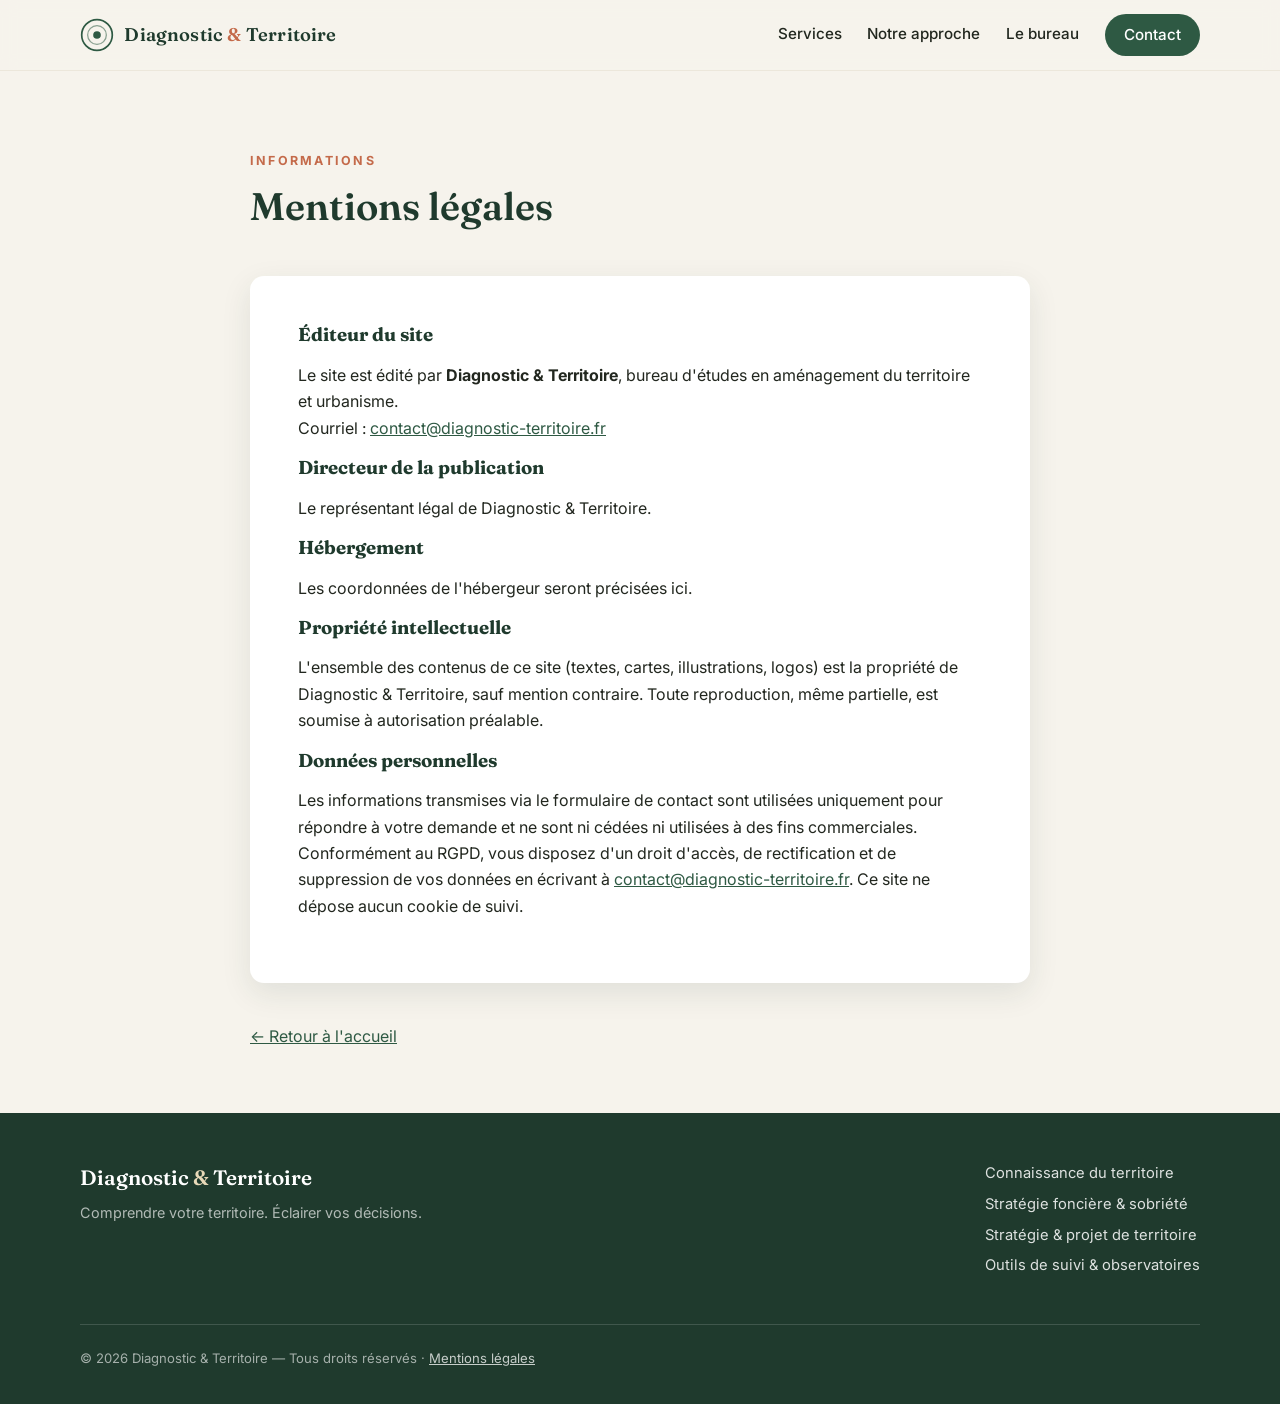
==== mentions-legales.html @ be388ac7 "Créer le site vitrine de Diagnostic & Territoire Site statique complet construit à partir de la broc" ====
<!DOCTYPE html>
<html lang="fr">
<head>
  <meta charset="UTF-8">
  <meta name="viewport" content="width=device-width, initial-scale=1.0">
  <title>Mentions légales — Diagnostic &amp; Territoire</title>
  <meta name="robots" content="noindex">
  <link rel="icon" href="favicon.svg" type="image/svg+xml">
  <link rel="preconnect" href="https://fonts.googleapis.com">
  <link rel="preconnect" href="https://fonts.gstatic.com" crossorigin>
  <link href="https://fonts.googleapis.com/css2?family=Fraunces:opsz,wght@9..144,400;9..144,600&family=Inter:wght@400;500;600&display=swap" rel="stylesheet">
  <link rel="stylesheet" href="styles.css">
</head>
<body>

  <header class="site-header">
    <div class="container header-inner">
      <a href="index.html" class="brand" aria-label="Diagnostic & Territoire — retour à l'accueil">
        <svg class="brand-mark" viewBox="0 0 40 40" aria-hidden="true">
          <circle cx="20" cy="20" r="18" fill="none" stroke="currentColor" stroke-width="2"/>
          <circle cx="20" cy="20" r="11" fill="none" stroke="currentColor" stroke-width="1.5" opacity="0.55"/>
          <circle cx="20" cy="20" r="4.5" fill="currentColor"/>
        </svg>
        <span class="brand-name">Diagnostic <em>&amp;</em> Territoire</span>
      </a>
      <nav class="main-nav" aria-label="Navigation principale">
        <a href="index.html#services">Services</a>
        <a href="index.html#approche">Notre approche</a>
        <a href="index.html#apropos">Le bureau</a>
        <a href="index.html#contact" class="nav-cta">Contact</a>
      </nav>
    </div>
  </header>

  <main>
    <section class="services">
      <div class="container" style="max-width: 780px;">
        <header class="section-head">
          <p class="section-kicker">Informations</p>
          <h2>Mentions légales</h2>
        </header>

        <article class="service">
          <h3>Éditeur du site</h3>
          <p>
            Le site est édité par <strong>Diagnostic &amp; Territoire</strong>, bureau d'études
            en aménagement du territoire et urbanisme.<br>
            <!-- À compléter : forme juridique, SIRET, adresse du siège, capital social le cas échéant. -->
            Courriel&nbsp;: <a href="mailto:contact@diagnostic-territoire.fr">contact@diagnostic-territoire.fr</a>
          </p>

          <h3>Directeur de la publication</h3>
          <p><!-- À compléter : nom du dirigeant. -->Le représentant légal de Diagnostic &amp; Territoire.</p>

          <h3>Hébergement</h3>
          <p><!-- À compléter selon l'hébergeur retenu (ex. : GitHub Pages, OVH, o2switch…). -->
          Les coordonnées de l'hébergeur seront précisées ici.</p>

          <h3>Propriété intellectuelle</h3>
          <p>
            L'ensemble des contenus de ce site (textes, cartes, illustrations, logos) est la
            propriété de Diagnostic &amp; Territoire, sauf mention contraire. Toute reproduction,
            même partielle, est soumise à autorisation préalable.
          </p>

          <h3>Données personnelles</h3>
          <p>
            Les informations transmises via le formulaire de contact sont utilisées uniquement
            pour répondre à votre demande et ne sont ni cédées ni utilisées à des fins
            commerciales. Conformément au RGPD, vous disposez d'un droit d'accès, de rectification
            et de suppression de vos données en écrivant à
            <a href="mailto:contact@diagnostic-territoire.fr">contact@diagnostic-territoire.fr</a>.
            Ce site ne dépose aucun cookie de suivi.
          </p>
        </article>

        <p><a href="index.html">← Retour à l'accueil</a></p>
      </div>
    </section>
  </main>

  <footer class="site-footer">
    <div class="container footer-inner">
      <div>
        <p class="footer-brand">Diagnostic <em>&amp;</em> Territoire</p>
        <p class="footer-tagline">Comprendre votre territoire. Éclairer vos décisions.</p>
      </div>
      <nav class="footer-nav" aria-label="Navigation du pied de page">
        <a href="index.html#connaissance">Connaissance du territoire</a>
        <a href="index.html#foncier">Stratégie foncière &amp; sobriété</a>
        <a href="index.html#projet">Stratégie &amp; projet de territoire</a>
        <a href="index.html#observatoires">Outils de suivi &amp; observatoires</a>
      </nav>
      <p class="footer-legal">© <span id="year"></span> Diagnostic &amp; Territoire — Tous droits réservés · <a href="mentions-legales.html">Mentions légales</a></p>
    </div>
  </footer>

  <script src="script.js"></script>
</body>
</html>
---- styles.css ----
/* =========================================================
   Diagnostic & Territoire — feuille de styles
   ========================================================= */

:root {
  --vert-fonce: #1f3a2d;
  --vert: #2e5943;
  --vert-clair: #4a7a5e;
  --terracotta: #c46a4a;
  --terracotta-fonce: #a95538;
  --sable: #f6f3ec;
  --sable-fonce: #ece7db;
  --encre: #22271f;
  --encre-douce: #5a6156;
  --blanc: #ffffff;
  --radius: 14px;
  --shadow: 0 10px 30px rgba(31, 58, 45, 0.10);
  --font-titre: "Fraunces", Georgia, serif;
  --font-texte: "Inter", system-ui, -apple-system, sans-serif;
}

* { box-sizing: border-box; }

html {
  scroll-behavior: smooth;
  scroll-padding-top: 5.5rem;
}

body {
  margin: 0;
  font-family: var(--font-texte);
  font-size: 1rem;
  line-height: 1.65;
  color: var(--encre);
  background: var(--sable);
}

img, svg { display: block; max-width: 100%; }

a { color: var(--vert); }

h1, h2, h3, h4 {
  font-family: var(--font-titre);
  line-height: 1.15;
  color: var(--vert-fonce);
  margin: 0 0 0.6em;
}

.container {
  width: min(1120px, 100% - 3rem);
  margin-inline: auto;
}

/* ---------- Boutons ---------- */
.btn {
  display: inline-block;
  padding: 0.8rem 1.6rem;
  border-radius: 999px;
  font-weight: 600;
  font-size: 0.95rem;
  text-decoration: none;
  border: 2px solid transparent;
  cursor: pointer;
  transition: background 0.2s ease, color 0.2s ease, border-color 0.2s ease, transform 0.15s ease;
}
.btn:hover { transform: translateY(-2px); }
.btn-primary {
  background: var(--terracotta);
  color: var(--blanc);
  font-family: var(--font-texte);
}
.btn-primary:hover { background: var(--terracotta-fonce); }
.btn-ghost {
  border-color: rgba(255, 255, 255, 0.6);
  color: var(--blanc);
}
.btn-ghost:hover { background: rgba(255, 255, 255, 0.12); }

/* ---------- En-tête ---------- */
.site-header {
  position: sticky;
  top: 0;
  z-index: 50;
  background: rgba(246, 243, 236, 0.92);
  backdrop-filter: blur(8px);
  border-bottom: 1px solid var(--sable-fonce);
}

.header-inner {
  display: flex;
  align-items: center;
  justify-content: space-between;
  gap: 1rem;
  padding: 0.85rem 0;
}

.brand {
  display: flex;
  align-items: center;
  gap: 0.65rem;
  text-decoration: none;
  color: var(--vert-fonce);
}
.brand-mark { width: 34px; height: 34px; color: var(--vert); flex: none; }
.brand-name {
  font-family: var(--font-titre);
  font-weight: 600;
  font-size: 1.15rem;
  letter-spacing: 0.01em;
}
.brand-name em { color: var(--terracotta); font-style: normal; }

.main-nav {
  display: flex;
  align-items: center;
  gap: 1.6rem;
}
.main-nav a {
  text-decoration: none;
  color: var(--encre);
  font-weight: 500;
  font-size: 0.95rem;
  padding: 0.3rem 0;
  border-bottom: 2px solid transparent;
  transition: color 0.2s ease, border-color 0.2s ease;
}
.main-nav a:hover { color: var(--vert); border-bottom-color: var(--terracotta); }
.main-nav .nav-cta {
  background: var(--vert);
  color: var(--blanc);
  padding: 0.55rem 1.2rem;
  border-radius: 999px;
  border-bottom: none;
}
.main-nav .nav-cta:hover { background: var(--vert-fonce); color: var(--blanc); }

.nav-toggle {
  display: none;
  flex-direction: column;
  gap: 5px;
  background: none;
  border: none;
  padding: 0.5rem;
  cursor: pointer;
}
.nav-toggle span {
  width: 24px;
  height: 2px;
  background: var(--vert-fonce);
  transition: transform 0.25s ease, opacity 0.25s ease;
}
.nav-toggle[aria-expanded="true"] span:nth-child(1) { transform: translateY(7px) rotate(45deg); }
.nav-toggle[aria-expanded="true"] span:nth-child(2) { opacity: 0; }
.nav-toggle[aria-expanded="true"] span:nth-child(3) { transform: translateY(-7px) rotate(-45deg); }

/* ---------- Héro ---------- */
.hero {
  position: relative;
  background: linear-gradient(160deg, var(--vert-fonce) 0%, var(--vert) 70%, var(--vert-clair) 120%);
  color: var(--blanc);
  overflow: hidden;
}
.hero-topo {
  position: absolute;
  inset: 0;
  color: rgba(255, 255, 255, 0.14);
  pointer-events: none;
}
.hero-topo svg { width: 100%; height: 100%; }

.hero-inner {
  position: relative;
  padding: 6.5rem 0 6rem;
  max-width: 780px;
}
.hero-kicker {
  text-transform: uppercase;
  letter-spacing: 0.18em;
  font-size: 0.8rem;
  font-weight: 600;
  color: #e8d9b8;
  margin: 0 0 1.2rem;
}
.hero h1 {
  color: var(--blanc);
  font-size: clamp(2.2rem, 5vw, 3.6rem);
  font-weight: 600;
  margin-bottom: 1.2rem;
}
.hero h1 span { color: #e8d9b8; }
.hero-lede {
  font-size: 1.15rem;
  color: rgba(255, 255, 255, 0.88);
  max-width: 620px;
  margin: 0 0 2.2rem;
}
.hero-actions { display: flex; flex-wrap: wrap; gap: 1rem; }

/* ---------- Piliers ---------- */
.pillars {
  background: var(--blanc);
  border-bottom: 1px solid var(--sable-fonce);
}
.pillars-grid {
  display: grid;
  grid-template-columns: repeat(4, 1fr);
  gap: 2rem;
  padding: 2.6rem 0;
}
.pillar-num {
  font-family: var(--font-titre);
  font-size: 1.6rem;
  color: var(--terracotta);
  font-weight: 600;
}
.pillar p { margin: 0.4rem 0 0; font-size: 0.95rem; color: var(--encre-douce); }
.pillar strong { color: var(--encre); }

/* ---------- Sections ---------- */
.section-head { max-width: 720px; margin-bottom: 3rem; }
.section-kicker {
  text-transform: uppercase;
  letter-spacing: 0.18em;
  font-size: 0.78rem;
  font-weight: 700;
  color: var(--terracotta);
  margin: 0 0 0.8rem;
}
.section-head h2, .about h2, .contact h2 {
  font-size: clamp(1.7rem, 3.4vw, 2.4rem);
  font-weight: 600;
}
.section-head.light h2 { color: var(--blanc); }
.section-head.light .section-kicker { color: #e8d9b8; }

/* ---------- Services ---------- */
.services { padding: 5rem 0 3rem; }

.service {
  background: var(--blanc);
  border-radius: var(--radius);
  box-shadow: var(--shadow);
  padding: clamp(1.5rem, 4vw, 3rem);
  margin-bottom: 2.5rem;
}

.service-head {
  display: flex;
  gap: 1.4rem;
  align-items: flex-start;
  margin-bottom: 2rem;
}
.service-num {
  flex: none;
  width: 54px;
  height: 54px;
  border-radius: 50%;
  background: var(--vert);
  color: var(--blanc);
  font-family: var(--font-titre);
  font-size: 1.5rem;
  font-weight: 600;
  display: grid;
  place-items: center;
}
.service-head h3 { font-size: clamp(1.35rem, 2.6vw, 1.75rem); margin-bottom: 0.5rem; }
.service-intro { color: var(--encre-douce); margin: 0; max-width: 760px; }

.service-grid {
  display: grid;
  grid-template-columns: repeat(3, 1fr);
  gap: 1.4rem;
}
.service-grid.two-cols { grid-template-columns: repeat(2, 1fr); }

.offer-card {
  background: var(--sable);
  border: 1px solid var(--sable-fonce);
  border-radius: var(--radius);
  padding: 1.5rem;
  transition: transform 0.2s ease, box-shadow 0.2s ease;
}
.offer-card:hover {
  transform: translateY(-4px);
  box-shadow: var(--shadow);
}
.offer-card h4 {
  font-size: 1.12rem;
  padding-bottom: 0.6rem;
  border-bottom: 2px solid var(--terracotta);
  display: inline-block;
}
.offer-card p { font-size: 0.92rem; color: var(--encre-douce); }
.offer-card ul {
  margin: 0.8rem 0 0;
  padding: 0;
  list-style: none;
  font-size: 0.92rem;
}
.offer-card li {
  padding-left: 1.2rem;
  position: relative;
  margin-bottom: 0.45rem;
}
.offer-card li::before {
  content: "";
  position: absolute;
  left: 0;
  top: 0.55em;
  width: 7px;
  height: 7px;
  border-radius: 50%;
  background: var(--vert-clair);
}

.approach {
  margin-top: 1.8rem;
  border: 1px dashed var(--vert-clair);
  border-radius: var(--radius);
  padding: 0;
  overflow: hidden;
}
.approach summary {
  cursor: pointer;
  list-style: none;
  padding: 1rem 1.4rem;
  font-family: var(--font-titre);
  font-weight: 600;
  font-size: 1.05rem;
  color: var(--vert);
  display: flex;
  align-items: center;
  gap: 0.6rem;
}
.approach summary::-webkit-details-marker { display: none; }
.approach summary::before {
  content: "+";
  font-size: 1.3rem;
  line-height: 1;
  color: var(--terracotta);
  transition: transform 0.2s ease;
}
.approach[open] summary::before { content: "–"; }
.approach ul {
  margin: 0;
  padding: 0 1.6rem 1.4rem 2.6rem;
  font-size: 0.95rem;
  color: var(--encre-douce);
}
.approach li { margin-bottom: 0.5rem; }
.approach strong { color: var(--encre); }

/* ---------- Méthode ---------- */
.method {
  background: linear-gradient(160deg, var(--vert-fonce), var(--vert));
  color: var(--blanc);
  padding: 5rem 0;
}
.method-steps {
  display: grid;
  grid-template-columns: repeat(4, 1fr);
  gap: 2rem;
  margin: 0;
  padding: 0;
  list-style: none;
  counter-reset: step;
}
.method-steps li {
  background: rgba(255, 255, 255, 0.07);
  border: 1px solid rgba(255, 255, 255, 0.16);
  border-radius: var(--radius);
  padding: 1.6rem 1.4rem;
}
.step-num {
  font-family: var(--font-titre);
  font-size: 1.8rem;
  font-weight: 600;
  color: #e8d9b8;
}
.method-steps h3 { color: var(--blanc); font-size: 1.2rem; margin: 0.5rem 0; }
.method-steps p { margin: 0; font-size: 0.93rem; color: rgba(255, 255, 255, 0.82); }

/* ---------- À propos ---------- */
.about { padding: 5rem 0; }
.about-grid {
  display: grid;
  grid-template-columns: 1fr 1.3fr;
  gap: 3.5rem;
  align-items: start;
}
.about-text p { color: var(--encre-douce); }
.about-text strong { color: var(--encre); }
.about-list {
  margin: 1.6rem 0 0;
  padding: 0;
  list-style: none;
}
.about-list li {
  position: relative;
  padding: 0.55rem 0 0.55rem 2rem;
  font-weight: 500;
  border-bottom: 1px solid var(--sable-fonce);
}
.about-list li::before {
  content: "✓";
  position: absolute;
  left: 0;
  color: var(--terracotta);
  font-weight: 700;
}

/* ---------- Contact ---------- */
.contact {
  background: var(--blanc);
  border-top: 1px solid var(--sable-fonce);
  padding: 5rem 0;
}
.contact-grid {
  display: grid;
  grid-template-columns: 1fr 1.2fr;
  gap: 3.5rem;
  align-items: start;
}
.contact-lede { color: var(--encre-douce); max-width: 460px; }
.contact-details {
  margin: 2rem 0 0;
  padding: 0;
  list-style: none;
}
.contact-details li { margin-bottom: 1.1rem; }
.contact-label {
  display: block;
  text-transform: uppercase;
  letter-spacing: 0.14em;
  font-size: 0.72rem;
  font-weight: 700;
  color: var(--encre-douce);
  margin-bottom: 0.15rem;
}
.contact-details a { font-weight: 600; color: var(--vert); }

.contact-form {
  background: var(--sable);
  border: 1px solid var(--sable-fonce);
  border-radius: var(--radius);
  padding: 2rem;
}
.form-row {
  display: grid;
  grid-template-columns: 1fr 1fr;
  gap: 1.2rem;
}
.form-field { margin-bottom: 1.2rem; }
.form-field label {
  display: block;
  font-weight: 600;
  font-size: 0.88rem;
  margin-bottom: 0.35rem;
}
.form-field label span { color: var(--terracotta); }
.form-field input,
.form-field select,
.form-field textarea {
  width: 100%;
  padding: 0.7rem 0.9rem;
  border: 1px solid #d5cfc0;
  border-radius: 8px;
  background: var(--blanc);
  font-family: var(--font-texte);
  font-size: 0.95rem;
  color: var(--encre);
  transition: border-color 0.2s ease, box-shadow 0.2s ease;
}
.form-field textarea { resize: vertical; }
.form-field input:focus,
.form-field select:focus,
.form-field textarea:focus {
  outline: none;
  border-color: var(--vert);
  box-shadow: 0 0 0 3px rgba(46, 89, 67, 0.15);
}
.form-field input.invalid,
.form-field textarea.invalid { border-color: var(--terracotta-fonce); }
.form-note {
  margin: 0.9rem 0 0;
  font-size: 0.9rem;
  color: var(--vert);
  font-weight: 500;
  min-height: 1.2em;
}
.form-note.error { color: var(--terracotta-fonce); }

/* ---------- Pied de page ---------- */
.site-footer {
  background: var(--vert-fonce);
  color: rgba(255, 255, 255, 0.85);
  padding: 3rem 0 2.2rem;
}
.footer-inner {
  display: grid;
  grid-template-columns: 1fr auto;
  gap: 1.5rem 3rem;
  align-items: start;
}
.footer-brand {
  font-family: var(--font-titre);
  font-size: 1.3rem;
  font-weight: 600;
  color: var(--blanc);
  margin: 0;
}
.footer-brand em { color: #e8d9b8; font-style: normal; }
.footer-tagline { margin: 0.3rem 0 0; font-size: 0.9rem; color: rgba(255, 255, 255, 0.65); }
.footer-nav {
  display: flex;
  flex-direction: column;
  gap: 0.4rem;
}
.footer-nav a {
  color: rgba(255, 255, 255, 0.85);
  text-decoration: none;
  font-size: 0.92rem;
}
.footer-nav a:hover { color: #e8d9b8; }
.footer-legal {
  grid-column: 1 / -1;
  margin: 1.4rem 0 0;
  padding-top: 1.4rem;
  border-top: 1px solid rgba(255, 255, 255, 0.15);
  font-size: 0.82rem;
  color: rgba(255, 255, 255, 0.6);
}
.footer-legal a { color: rgba(255, 255, 255, 0.75); }

/* ---------- Animations d'apparition ---------- */
.reveal {
  opacity: 0;
  transform: translateY(24px);
  transition: opacity 0.6s ease, transform 0.6s ease;
}
.reveal.visible {
  opacity: 1;
  transform: none;
}
@media (prefers-reduced-motion: reduce) {
  html { scroll-behavior: auto; }
  .reveal { opacity: 1; transform: none; transition: none; }
}

/* ---------- Responsive ---------- */
@media (max-width: 900px) {
  .pillars-grid { grid-template-columns: repeat(2, 1fr); }
  .service-grid,
  .service-grid.two-cols { grid-template-columns: 1fr; }
  .method-steps { grid-template-columns: repeat(2, 1fr); }
  .about-grid,
  .contact-grid { grid-template-columns: 1fr; gap: 2rem; }
}

@media (max-width: 720px) {
  .nav-toggle { display: flex; }
  .main-nav {
    position: absolute;
    top: 100%;
    left: 0;
    right: 0;
    flex-direction: column;
    align-items: stretch;
    gap: 0;
    background: var(--sable);
    border-bottom: 1px solid var(--sable-fonce);
    padding: 0.5rem 1.5rem 1rem;
    display: none;
  }
  .main-nav.open { display: flex; }
  .main-nav a { padding: 0.8rem 0; border-bottom: 1px solid var(--sable-fonce); }
  .main-nav .nav-cta { margin-top: 0.8rem; text-align: center; }
  .hero-inner { padding: 4.5rem 0 4rem; }
  .method-steps { grid-template-columns: 1fr; }
  .pillars-grid { grid-template-columns: 1fr; gap: 1.4rem; }
  .form-row { grid-template-columns: 1fr; gap: 0; }
  .service-head { flex-direction: column; gap: 0.8rem; }
}
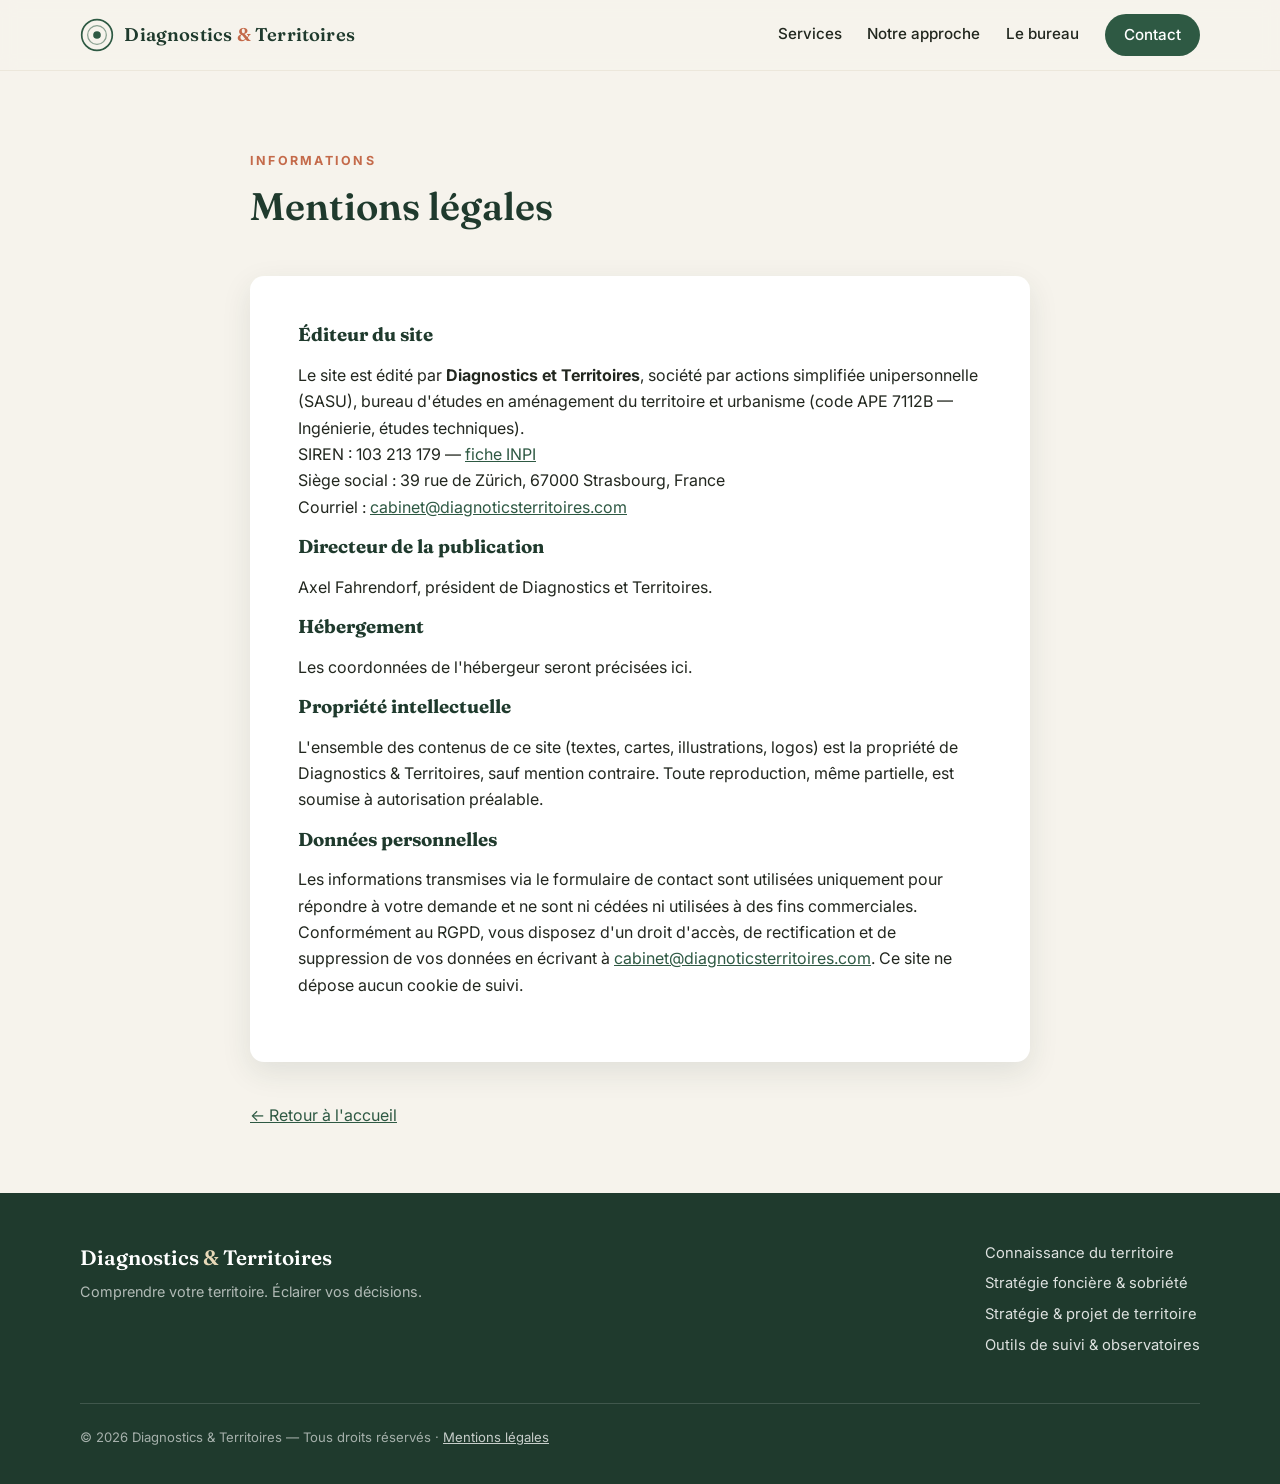
==== commit 3ba8f60e: "Renseigner les informations légales et l'adresse de contact - Mentions légales complétées depuis le " ====
--- a/mentions-legales.html
+++ b/mentions-legales.html
@@ -3,7 +3,7 @@
 <head>
   <meta charset="UTF-8">
   <meta name="viewport" content="width=device-width, initial-scale=1.0">
-  <title>Mentions légales — Diagnostic &amp; Territoire</title>
+  <title>Mentions légales — Diagnostics &amp; Territoires</title>
   <meta name="robots" content="noindex">
   <link rel="icon" href="favicon.svg" type="image/svg+xml">
   <link rel="preconnect" href="https://fonts.googleapis.com">
@@ -15,13 +15,13 @@
 
   <header class="site-header">
     <div class="container header-inner">
-      <a href="index.html" class="brand" aria-label="Diagnostic & Territoire — retour à l'accueil">
+      <a href="index.html" class="brand" aria-label="Diagnostics & Territoires — retour à l'accueil">
         <svg class="brand-mark" viewBox="0 0 40 40" aria-hidden="true">
           <circle cx="20" cy="20" r="18" fill="none" stroke="currentColor" stroke-width="2"/>
           <circle cx="20" cy="20" r="11" fill="none" stroke="currentColor" stroke-width="1.5" opacity="0.55"/>
           <circle cx="20" cy="20" r="4.5" fill="currentColor"/>
         </svg>
-        <span class="brand-name">Diagnostic <em>&amp;</em> Territoire</span>
+        <span class="brand-name">Diagnostics <em>&amp;</em> Territoires</span>
       </a>
       <nav class="main-nav" aria-label="Navigation principale">
         <a href="index.html#services">Services</a>
@@ -43,14 +43,17 @@
         <article class="service">
           <h3>Éditeur du site</h3>
           <p>
-            Le site est édité par <strong>Diagnostic &amp; Territoire</strong>, bureau d'études
-            en aménagement du territoire et urbanisme.<br>
-            <!-- À compléter : forme juridique, SIRET, adresse du siège, capital social le cas échéant. -->
-            Courriel&nbsp;: <a href="mailto:contact@diagnostic-territoire.fr">contact@diagnostic-territoire.fr</a>
+            Le site est édité par <strong>Diagnostics et Territoires</strong>, société par actions
+            simplifiée unipersonnelle (SASU), bureau d'études en aménagement du territoire et
+            urbanisme (code APE 7112B — Ingénierie, études techniques).<br>
+            SIREN&nbsp;: 103&nbsp;213&nbsp;179 —
+            <a href="https://data.inpi.fr/entreprises/103213179" rel="noopener">fiche INPI</a><br>
+            Siège social&nbsp;: 39 rue de Zürich, 67000 Strasbourg, France<br>
+            Courriel&nbsp;: <a href="mailto:cabinet@diagnoticsterritoires.com">cabinet@diagnoticsterritoires.com</a>
           </p>
 
           <h3>Directeur de la publication</h3>
-          <p><!-- À compléter : nom du dirigeant. -->Le représentant légal de Diagnostic &amp; Territoire.</p>
+          <p>Axel Fahrendorf, président de Diagnostics et Territoires.</p>
 
           <h3>Hébergement</h3>
           <p><!-- À compléter selon l'hébergeur retenu (ex. : GitHub Pages, OVH, o2switch…). -->
@@ -59,7 +62,7 @@
           <h3>Propriété intellectuelle</h3>
           <p>
             L'ensemble des contenus de ce site (textes, cartes, illustrations, logos) est la
-            propriété de Diagnostic &amp; Territoire, sauf mention contraire. Toute reproduction,
+            propriété de Diagnostics &amp; Territoires, sauf mention contraire. Toute reproduction,
             même partielle, est soumise à autorisation préalable.
           </p>
 
@@ -69,7 +72,7 @@
             pour répondre à votre demande et ne sont ni cédées ni utilisées à des fins
             commerciales. Conformément au RGPD, vous disposez d'un droit d'accès, de rectification
             et de suppression de vos données en écrivant à
-            <a href="mailto:contact@diagnostic-territoire.fr">contact@diagnostic-territoire.fr</a>.
+            <a href="mailto:cabinet@diagnoticsterritoires.com">cabinet@diagnoticsterritoires.com</a>.
             Ce site ne dépose aucun cookie de suivi.
           </p>
         </article>
@@ -82,7 +85,7 @@
   <footer class="site-footer">
     <div class="container footer-inner">
       <div>
-        <p class="footer-brand">Diagnostic <em>&amp;</em> Territoire</p>
+        <p class="footer-brand">Diagnostics <em>&amp;</em> Territoires</p>
         <p class="footer-tagline">Comprendre votre territoire. Éclairer vos décisions.</p>
       </div>
       <nav class="footer-nav" aria-label="Navigation du pied de page">
@@ -91,7 +94,7 @@
         <a href="index.html#projet">Stratégie &amp; projet de territoire</a>
         <a href="index.html#observatoires">Outils de suivi &amp; observatoires</a>
       </nav>
-      <p class="footer-legal">© <span id="year"></span> Diagnostic &amp; Territoire — Tous droits réservés · <a href="mentions-legales.html">Mentions légales</a></p>
+      <p class="footer-legal">© <span id="year"></span> Diagnostics &amp; Territoires — Tous droits réservés · <a href="mentions-legales.html">Mentions légales</a></p>
     </div>
   </footer>
 
